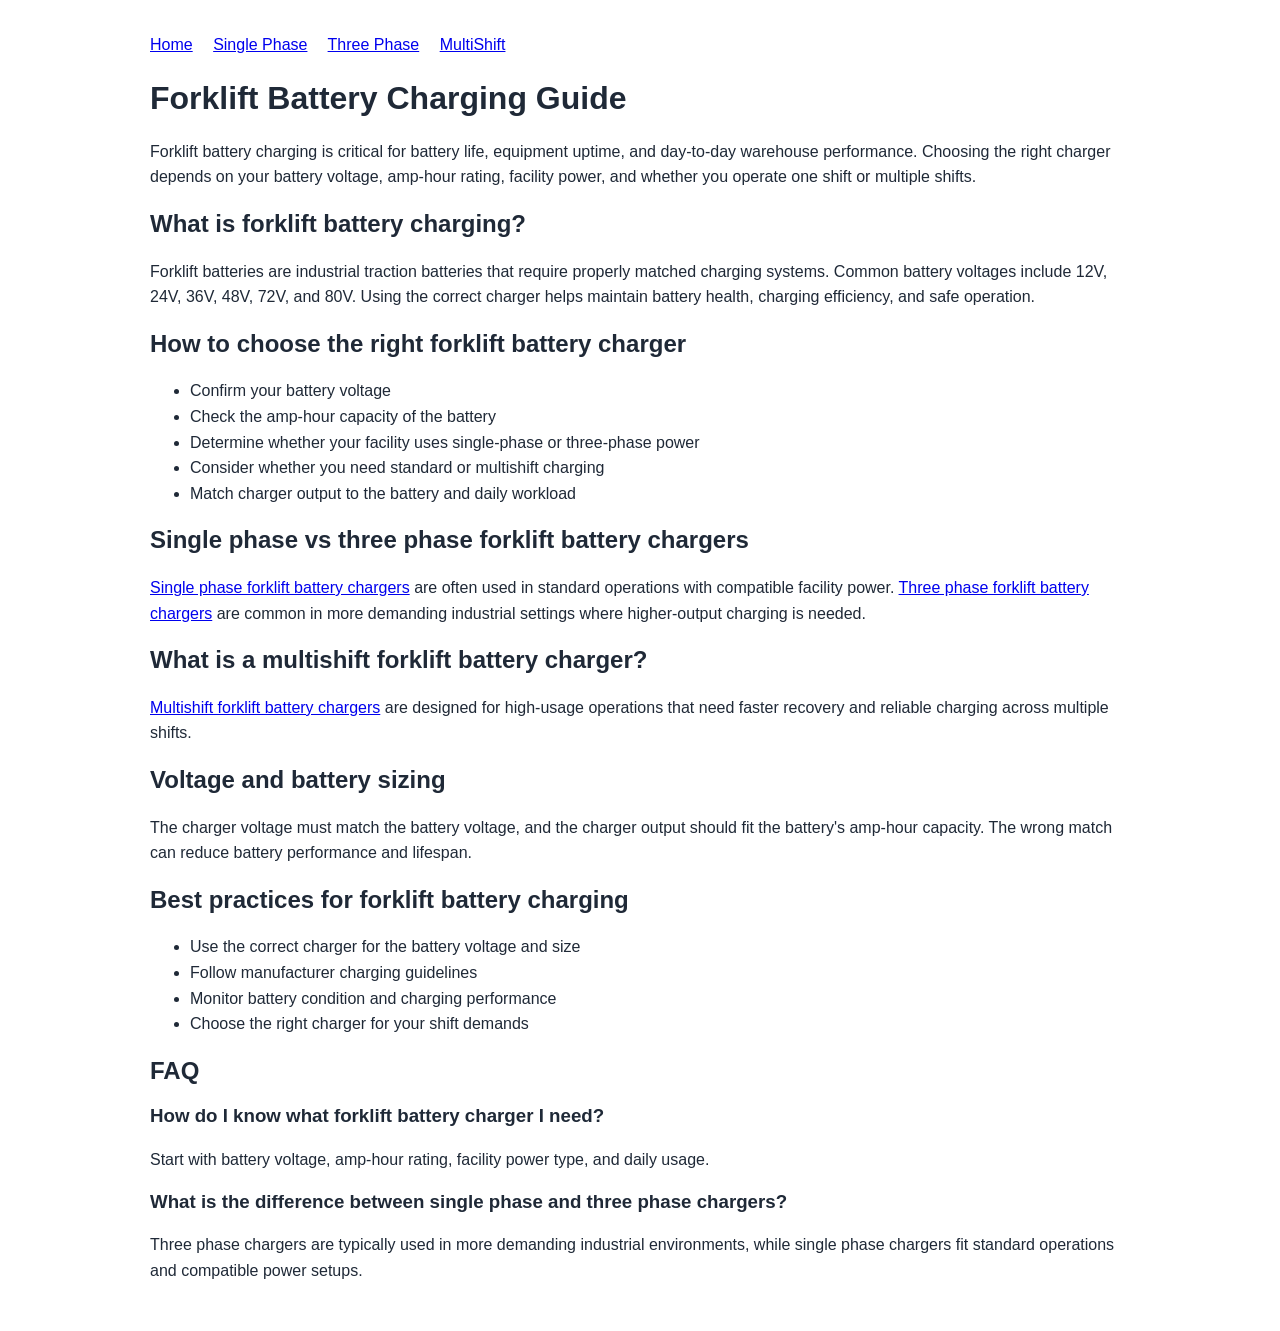
==== forklift-battery-charging.html @ 3c58dee1 "Add SEO demo pages for forklift site" ====
<!doctype html>
<html lang="en">
<head>
  <meta charset="utf-8">
  <meta name="viewport" content="width=device-width, initial-scale=1">
  <title>Forklift Battery Charging Guide | How to Choose the Right Industrial Charger</title>
  <meta name="description" content="Learn how forklift battery charging works, how to choose the right charger, and whether single phase, three phase, or multishift charging is best for your operation.">
  <link rel="canonical" href="https://tyc0on.github.io/forklift/forklift-battery-charging.html">
  <style>body{font-family:Arial,sans-serif;max-width:980px;margin:0 auto;padding:32px;line-height:1.6;color:#1f2937}nav a{margin-right:16px}h1,h2,h3{line-height:1.2}</style>
</head>
<body>
  <nav><a href="./">Home</a> <a href="single-phase.html">Single Phase</a> <a href="three-phase.html">Three Phase</a> <a href="multishift-chargers.html">MultiShift</a></nav>
  <h1>Forklift Battery Charging Guide</h1>
  <p>Forklift battery charging is critical for battery life, equipment uptime, and day-to-day warehouse performance. Choosing the right charger depends on your battery voltage, amp-hour rating, facility power, and whether you operate one shift or multiple shifts.</p>
  <h2>What is forklift battery charging?</h2>
  <p>Forklift batteries are industrial traction batteries that require properly matched charging systems. Common battery voltages include 12V, 24V, 36V, 48V, 72V, and 80V. Using the correct charger helps maintain battery health, charging efficiency, and safe operation.</p>
  <h2>How to choose the right forklift battery charger</h2>
  <ul>
    <li>Confirm your battery voltage</li>
    <li>Check the amp-hour capacity of the battery</li>
    <li>Determine whether your facility uses single-phase or three-phase power</li>
    <li>Consider whether you need standard or multishift charging</li>
    <li>Match charger output to the battery and daily workload</li>
  </ul>
  <h2>Single phase vs three phase forklift battery chargers</h2>
  <p><a href="single-phase.html">Single phase forklift battery chargers</a> are often used in standard operations with compatible facility power. <a href="three-phase.html">Three phase forklift battery chargers</a> are common in more demanding industrial settings where higher-output charging is needed.</p>
  <h2>What is a multishift forklift battery charger?</h2>
  <p><a href="multishift-chargers.html">Multishift forklift battery chargers</a> are designed for high-usage operations that need faster recovery and reliable charging across multiple shifts.</p>
  <h2>Voltage and battery sizing</h2>
  <p>The charger voltage must match the battery voltage, and the charger output should fit the battery's amp-hour capacity. The wrong match can reduce battery performance and lifespan.</p>
  <h2>Best practices for forklift battery charging</h2>
  <ul>
    <li>Use the correct charger for the battery voltage and size</li>
    <li>Follow manufacturer charging guidelines</li>
    <li>Monitor battery condition and charging performance</li>
    <li>Choose the right charger for your shift demands</li>
  </ul>
  <h2>FAQ</h2>
  <h3>How do I know what forklift battery charger I need?</h3>
  <p>Start with battery voltage, amp-hour rating, facility power type, and daily usage.</p>
  <h3>What is the difference between single phase and three phase chargers?</h3>
  <p>Three phase chargers are typically used in more demanding industrial environments, while single phase chargers fit standard operations and compatible power setups.</p>
</body>
</html>
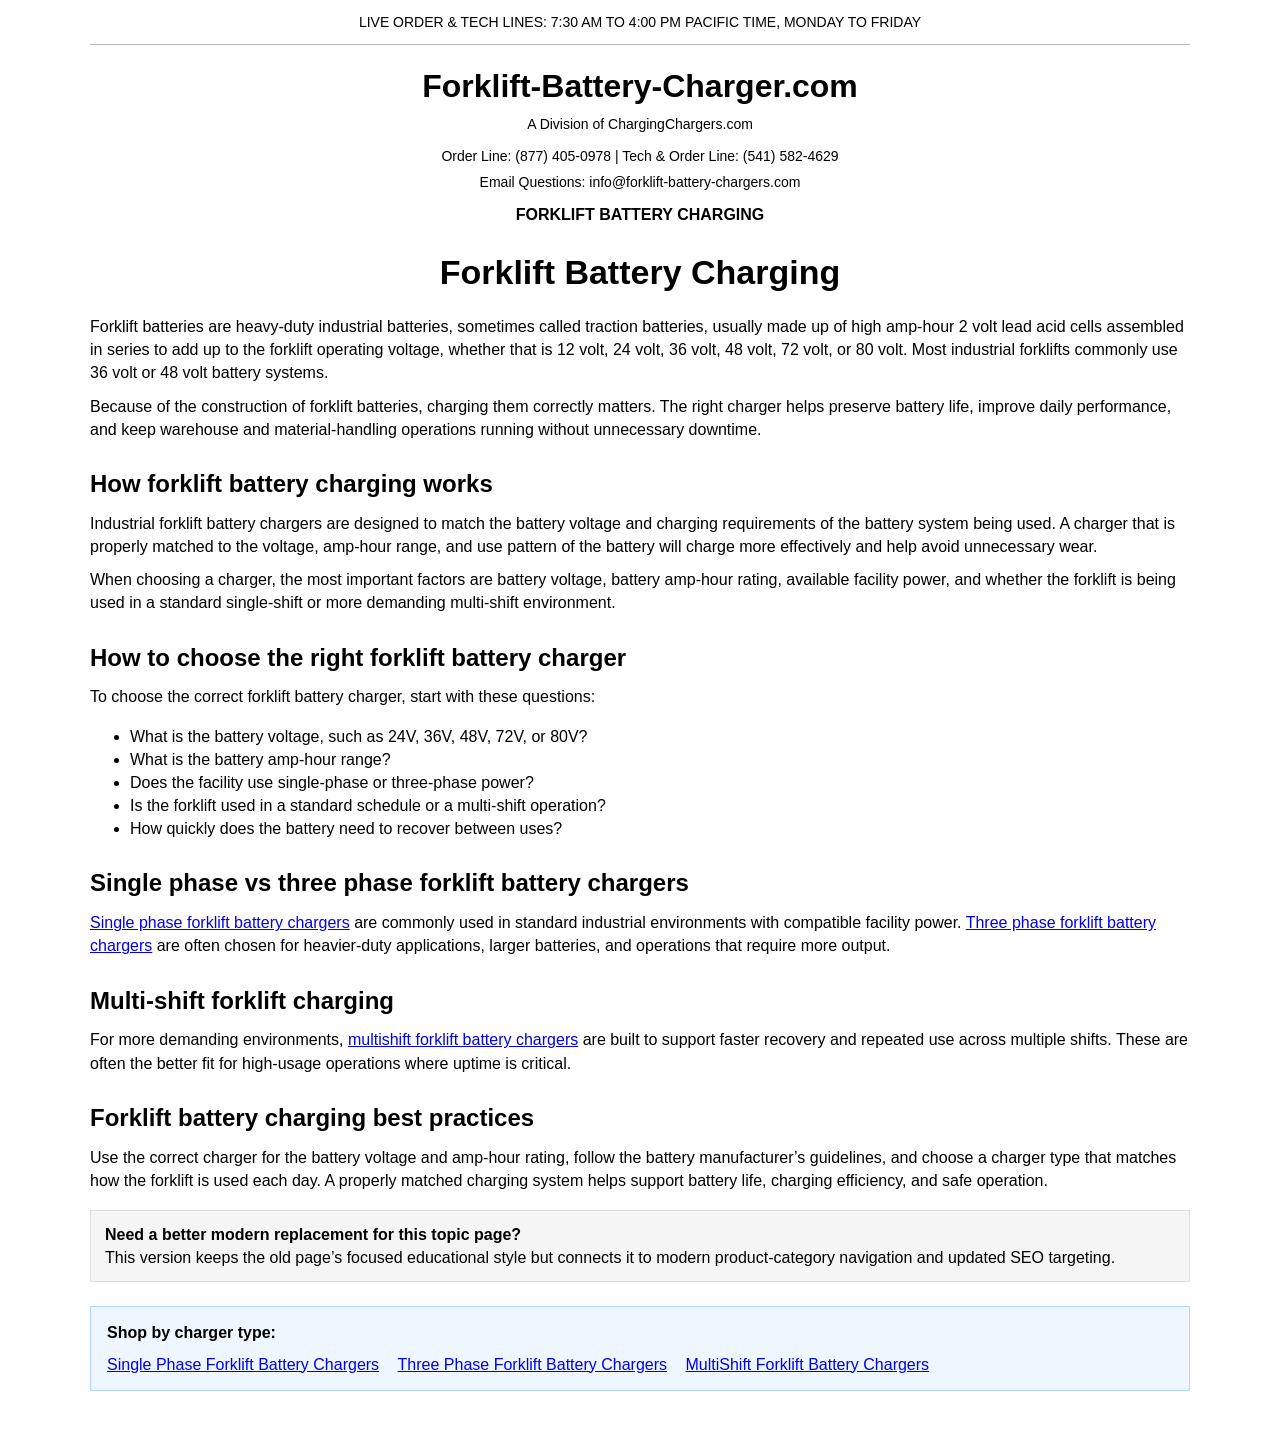
==== commit d1f61b54: "Make charging guide a closer drop-in replacement" ====
--- a/forklift-battery-charging.html
+++ b/forklift-battery-charging.html
@@ -3,42 +3,77 @@
 <head>
   <meta charset="utf-8">
   <meta name="viewport" content="width=device-width, initial-scale=1">
-  <title>Forklift Battery Charging Guide | How to Choose the Right Industrial Charger</title>
-  <meta name="description" content="Learn how forklift battery charging works, how to choose the right charger, and whether single phase, three phase, or multishift charging is best for your operation.">
+  <title>Forklift Battery Charging | Forklift Battery Chargers</title>
+  <meta name="description" content="Forklift battery charging guide covering battery types, charging basics, voltage considerations, and how to choose the right industrial forklift battery charger.">
   <link rel="canonical" href="https://tyc0on.github.io/forklift/forklift-battery-charging.html">
-  <style>body{font-family:Arial,sans-serif;max-width:980px;margin:0 auto;padding:32px;line-height:1.6;color:#1f2937}nav a{margin-right:16px}h1,h2,h3{line-height:1.2}</style>
+  <style>
+    body{font-family:Arial,Helvetica,sans-serif;background:#fff;color:#000;max-width:1100px;margin:0 auto;padding:0 14px 40px;line-height:1.45}
+    .top{font-size:14px;text-align:center;padding:12px 0;border-bottom:1px solid #bbb}
+    .brand{font-size:32px;font-weight:700;text-align:center;margin:18px 0 4px}
+    .sub{font-size:14px;text-align:center;margin-bottom:12px}
+    .alert{font-weight:700;text-align:center;margin:10px 0}
+    .contact{font-size:14px;text-align:center;margin:6px 0}
+    .content{margin-top:22px}
+    h1{font-size:34px;text-align:center;margin:12px 0 18px}
+    h2{font-size:24px;margin:26px 0 10px}
+    p{margin:10px 0}
+    .note{background:#f5f5f5;border:1px solid #ddd;padding:12px 14px;margin:18px 0}
+    .cta{background:#eef6ff;border:1px solid #b8d7ff;padding:14px 16px;margin:24px 0}
+    .links a{display:inline-block;margin-right:14px;margin-top:8px}
+  </style>
 </head>
 <body>
-  <nav><a href="./">Home</a> <a href="single-phase.html">Single Phase</a> <a href="three-phase.html">Three Phase</a> <a href="multishift-chargers.html">MultiShift</a></nav>
-  <h1>Forklift Battery Charging Guide</h1>
-  <p>Forklift battery charging is critical for battery life, equipment uptime, and day-to-day warehouse performance. Choosing the right charger depends on your battery voltage, amp-hour rating, facility power, and whether you operate one shift or multiple shifts.</p>
-  <h2>What is forklift battery charging?</h2>
-  <p>Forklift batteries are industrial traction batteries that require properly matched charging systems. Common battery voltages include 12V, 24V, 36V, 48V, 72V, and 80V. Using the correct charger helps maintain battery health, charging efficiency, and safe operation.</p>
-  <h2>How to choose the right forklift battery charger</h2>
-  <ul>
-    <li>Confirm your battery voltage</li>
-    <li>Check the amp-hour capacity of the battery</li>
-    <li>Determine whether your facility uses single-phase or three-phase power</li>
-    <li>Consider whether you need standard or multishift charging</li>
-    <li>Match charger output to the battery and daily workload</li>
-  </ul>
-  <h2>Single phase vs three phase forklift battery chargers</h2>
-  <p><a href="single-phase.html">Single phase forklift battery chargers</a> are often used in standard operations with compatible facility power. <a href="three-phase.html">Three phase forklift battery chargers</a> are common in more demanding industrial settings where higher-output charging is needed.</p>
-  <h2>What is a multishift forklift battery charger?</h2>
-  <p><a href="multishift-chargers.html">Multishift forklift battery chargers</a> are designed for high-usage operations that need faster recovery and reliable charging across multiple shifts.</p>
-  <h2>Voltage and battery sizing</h2>
-  <p>The charger voltage must match the battery voltage, and the charger output should fit the battery's amp-hour capacity. The wrong match can reduce battery performance and lifespan.</p>
-  <h2>Best practices for forklift battery charging</h2>
-  <ul>
-    <li>Use the correct charger for the battery voltage and size</li>
-    <li>Follow manufacturer charging guidelines</li>
-    <li>Monitor battery condition and charging performance</li>
-    <li>Choose the right charger for your shift demands</li>
-  </ul>
-  <h2>FAQ</h2>
-  <h3>How do I know what forklift battery charger I need?</h3>
-  <p>Start with battery voltage, amp-hour rating, facility power type, and daily usage.</p>
-  <h3>What is the difference between single phase and three phase chargers?</h3>
-  <p>Three phase chargers are typically used in more demanding industrial environments, while single phase chargers fit standard operations and compatible power setups.</p>
+  <div class="top">LIVE ORDER &amp; TECH LINES: 7:30 AM TO 4:00 PM PACIFIC TIME, MONDAY TO FRIDAY</div>
+  <div class="brand">Forklift-Battery-Charger.com</div>
+  <div class="sub">A Division of ChargingChargers.com</div>
+  <div class="contact">Order Line: (877) 405-0978 | Tech &amp; Order Line: (541) 582-4629</div>
+  <div class="contact">Email Questions: info@forklift-battery-chargers.com</div>
+  <div class="alert">FORKLIFT BATTERY CHARGING</div>
+
+  <div class="content">
+    <h1>Forklift Battery Charging</h1>
+
+    <p>Forklift batteries are heavy-duty industrial batteries, sometimes called traction batteries, usually made up of high amp-hour 2 volt lead acid cells assembled in series to add up to the forklift operating voltage, whether that is 12 volt, 24 volt, 36 volt, 48 volt, 72 volt, or 80 volt. Most industrial forklifts commonly use 36 volt or 48 volt battery systems.</p>
+
+    <p>Because of the construction of forklift batteries, charging them correctly matters. The right charger helps preserve battery life, improve daily performance, and keep warehouse and material-handling operations running without unnecessary downtime.</p>
+
+    <h2>How forklift battery charging works</h2>
+    <p>Industrial forklift battery chargers are designed to match the battery voltage and charging requirements of the battery system being used. A charger that is properly matched to the voltage, amp-hour range, and use pattern of the battery will charge more effectively and help avoid unnecessary wear.</p>
+
+    <p>When choosing a charger, the most important factors are battery voltage, battery amp-hour rating, available facility power, and whether the forklift is being used in a standard single-shift or more demanding multi-shift environment.</p>
+
+    <h2>How to choose the right forklift battery charger</h2>
+    <p>To choose the correct forklift battery charger, start with these questions:</p>
+    <ul>
+      <li>What is the battery voltage, such as 24V, 36V, 48V, 72V, or 80V?</li>
+      <li>What is the battery amp-hour range?</li>
+      <li>Does the facility use single-phase or three-phase power?</li>
+      <li>Is the forklift used in a standard schedule or a multi-shift operation?</li>
+      <li>How quickly does the battery need to recover between uses?</li>
+    </ul>
+
+    <h2>Single phase vs three phase forklift battery chargers</h2>
+    <p><a href="single-phase.html">Single phase forklift battery chargers</a> are commonly used in standard industrial environments with compatible facility power. <a href="three-phase.html">Three phase forklift battery chargers</a> are often chosen for heavier-duty applications, larger batteries, and operations that require more output.</p>
+
+    <h2>Multi-shift forklift charging</h2>
+    <p>For more demanding environments, <a href="multishift-chargers.html">multishift forklift battery chargers</a> are built to support faster recovery and repeated use across multiple shifts. These are often the better fit for high-usage operations where uptime is critical.</p>
+
+    <h2>Forklift battery charging best practices</h2>
+    <p>Use the correct charger for the battery voltage and amp-hour rating, follow the battery manufacturer’s guidelines, and choose a charger type that matches how the forklift is used each day. A properly matched charging system helps support battery life, charging efficiency, and safe operation.</p>
+
+    <div class="note">
+      <strong>Need a better modern replacement for this topic page?</strong><br>
+      This version keeps the old page’s focused educational style but connects it to modern product-category navigation and updated SEO targeting.
+    </div>
+
+    <div class="cta">
+      <strong>Shop by charger type:</strong>
+      <div class="links">
+        <a href="single-phase.html">Single Phase Forklift Battery Chargers</a>
+        <a href="three-phase.html">Three Phase Forklift Battery Chargers</a>
+        <a href="multishift-chargers.html">MultiShift Forklift Battery Chargers</a>
+      </div>
+    </div>
+  </div>
 </body>
 </html>
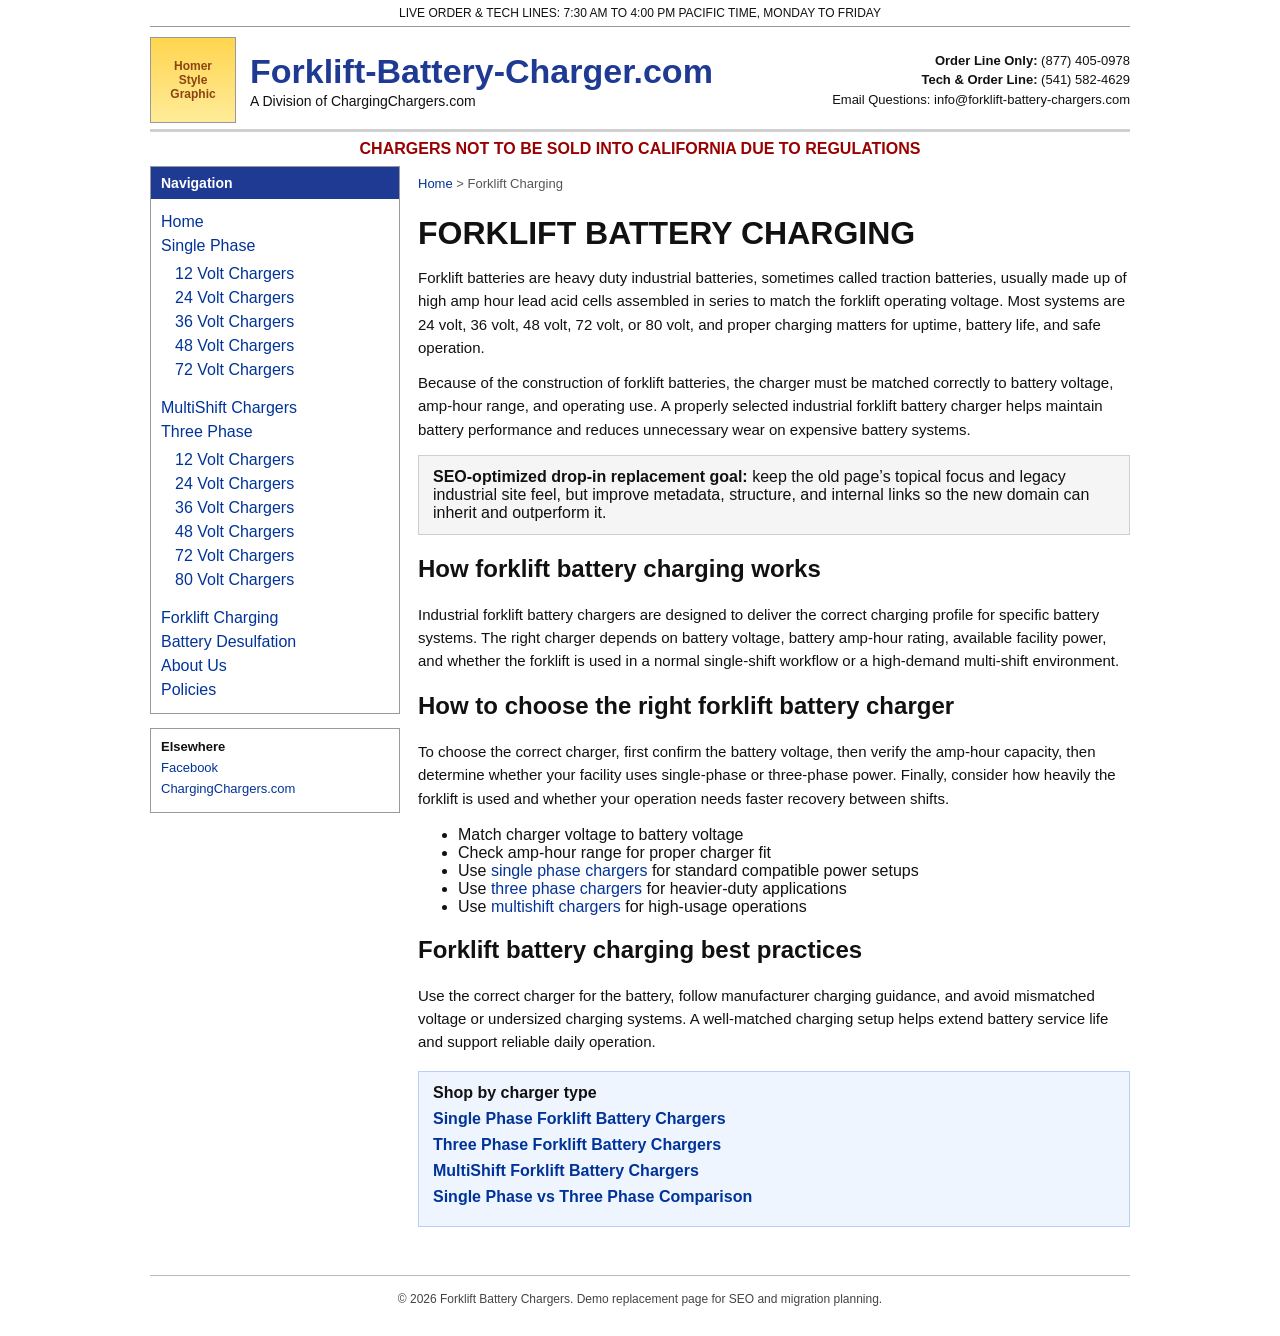
==== commit 8033671c: "Rebuild charging page as legacy-style drop-in replacement" ====
--- a/forklift-battery-charging.html
+++ b/forklift-battery-charging.html
@@ -6,74 +6,107 @@
   <title>Forklift Battery Charging | Forklift Battery Chargers</title>
   <meta name="description" content="Forklift battery charging guide covering battery types, charging basics, voltage considerations, and how to choose the right industrial forklift battery charger.">
   <link rel="canonical" href="https://tyc0on.github.io/forklift/forklift-battery-charging.html">
-  <style>
-    body{font-family:Arial,Helvetica,sans-serif;background:#fff;color:#000;max-width:1100px;margin:0 auto;padding:0 14px 40px;line-height:1.45}
-    .top{font-size:14px;text-align:center;padding:12px 0;border-bottom:1px solid #bbb}
-    .brand{font-size:32px;font-weight:700;text-align:center;margin:18px 0 4px}
-    .sub{font-size:14px;text-align:center;margin-bottom:12px}
-    .alert{font-weight:700;text-align:center;margin:10px 0}
-    .contact{font-size:14px;text-align:center;margin:6px 0}
-    .content{margin-top:22px}
-    h1{font-size:34px;text-align:center;margin:12px 0 18px}
-    h2{font-size:24px;margin:26px 0 10px}
-    p{margin:10px 0}
-    .note{background:#f5f5f5;border:1px solid #ddd;padding:12px 14px;margin:18px 0}
-    .cta{background:#eef6ff;border:1px solid #b8d7ff;padding:14px 16px;margin:24px 0}
-    .links a{display:inline-block;margin-right:14px;margin-top:8px}
-  </style>
+  <meta property="og:title" content="Forklift Battery Charging | Forklift Battery Chargers">
+  <meta property="og:description" content="Learn how forklift battery charging works and how to choose the right industrial forklift battery charger.">
+  <link rel="stylesheet" href="styles.css">
 </head>
 <body>
-  <div class="top">LIVE ORDER &amp; TECH LINES: 7:30 AM TO 4:00 PM PACIFIC TIME, MONDAY TO FRIDAY</div>
-  <div class="brand">Forklift-Battery-Charger.com</div>
-  <div class="sub">A Division of ChargingChargers.com</div>
-  <div class="contact">Order Line: (877) 405-0978 | Tech &amp; Order Line: (541) 582-4629</div>
-  <div class="contact">Email Questions: info@forklift-battery-chargers.com</div>
-  <div class="alert">FORKLIFT BATTERY CHARGING</div>
+  <div class="page">
+    <div class="header-top">LIVE ORDER &amp; TECH LINES: 7:30 AM TO 4:00 PM PACIFIC TIME, MONDAY TO FRIDAY</div>
+    <div class="brand-row">
+      <div class="logo-wrap">
+        <div class="logo-box">Homer Style<br>Graphic</div>
+        <div class="brand">
+          <h1>Forklift-Battery-Charger.com</h1>
+          <div class="sub">A Division of ChargingChargers.com</div>
+        </div>
+      </div>
+      <div class="phones">
+        <div><strong>Order Line Only:</strong> (877) 405-0978</div>
+        <div><strong>Tech &amp; Order Line:</strong> (541) 582-4629</div>
+        <div>Email Questions: info@forklift-battery-chargers.com</div>
+      </div>
+    </div>
+    <div class="notice">CHARGERS NOT TO BE SOLD INTO CALIFORNIA DUE TO REGULATIONS</div>
 
-  <div class="content">
-    <h1>Forklift Battery Charging</h1>
+    <div class="layout">
+      <aside class="sidebar">
+        <div class="navbox">
+          <div class="hd">Navigation</div>
+          <ul>
+            <li><a href="./">Home</a></li>
+            <li><a href="single-phase.html">Single Phase</a>
+              <ul>
+                <li><a href="#">12 Volt Chargers</a></li>
+                <li><a href="#">24 Volt Chargers</a></li>
+                <li><a href="#">36 Volt Chargers</a></li>
+                <li><a href="#">48 Volt Chargers</a></li>
+                <li><a href="#">72 Volt Chargers</a></li>
+              </ul>
+            </li>
+            <li><a href="multishift-chargers.html">MultiShift Chargers</a></li>
+            <li><a href="three-phase.html">Three Phase</a>
+              <ul>
+                <li><a href="#">12 Volt Chargers</a></li>
+                <li><a href="#">24 Volt Chargers</a></li>
+                <li><a href="#">36 Volt Chargers</a></li>
+                <li><a href="#">48 Volt Chargers</a></li>
+                <li><a href="#">72 Volt Chargers</a></li>
+                <li><a href="#">80 Volt Chargers</a></li>
+              </ul>
+            </li>
+            <li><a href="forklift-battery-charging.html">Forklift Charging</a></li>
+            <li><a href="#">Battery Desulfation</a></li>
+            <li><a href="#">About Us</a></li>
+            <li><a href="#">Policies</a></li>
+          </ul>
+        </div>
+        <div class="social">
+          <strong>Elsewhere</strong>
+          <a href="https://www.facebook.com/Forklift-Battery-Chargercom-319829824764754">Facebook</a>
+          <a href="http://www.chargingchargers.com/">ChargingChargers.com</a>
+        </div>
+      </aside>
 
-    <p>Forklift batteries are heavy-duty industrial batteries, sometimes called traction batteries, usually made up of high amp-hour 2 volt lead acid cells assembled in series to add up to the forklift operating voltage, whether that is 12 volt, 24 volt, 36 volt, 48 volt, 72 volt, or 80 volt. Most industrial forklifts commonly use 36 volt or 48 volt battery systems.</p>
+      <main class="content">
+        <div class="breadcrumbs"><a href="./">Home</a> &gt; Forklift Charging</div>
+        <section class="hero">
+          <h1>Forklift Battery Charging</h1>
+          <p>Forklift batteries are heavy duty industrial batteries, sometimes called traction batteries, usually made up of high amp hour lead acid cells assembled in series to match the forklift operating voltage. Most systems are 24 volt, 36 volt, 48 volt, 72 volt, or 80 volt, and proper charging matters for uptime, battery life, and safe operation.</p>
+          <p>Because of the construction of forklift batteries, the charger must be matched correctly to battery voltage, amp-hour range, and operating use. A properly selected industrial forklift battery charger helps maintain battery performance and reduces unnecessary wear on expensive battery systems.</p>
 
-    <p>Because of the construction of forklift batteries, charging them correctly matters. The right charger helps preserve battery life, improve daily performance, and keep warehouse and material-handling operations running without unnecessary downtime.</p>
+          <div class="callout">
+            <strong>SEO-optimized drop-in replacement goal:</strong> keep the old page’s topical focus and legacy industrial site feel, but improve metadata, structure, and internal links so the new domain can inherit and outperform it.
+          </div>
 
-    <h2>How forklift battery charging works</h2>
-    <p>Industrial forklift battery chargers are designed to match the battery voltage and charging requirements of the battery system being used. A charger that is properly matched to the voltage, amp-hour range, and use pattern of the battery will charge more effectively and help avoid unnecessary wear.</p>
+          <h2>How forklift battery charging works</h2>
+          <p>Industrial forklift battery chargers are designed to deliver the correct charging profile for specific battery systems. The right charger depends on battery voltage, battery amp-hour rating, available facility power, and whether the forklift is used in a normal single-shift workflow or a high-demand multi-shift environment.</p>
 
-    <p>When choosing a charger, the most important factors are battery voltage, battery amp-hour rating, available facility power, and whether the forklift is being used in a standard single-shift or more demanding multi-shift environment.</p>
+          <h2>How to choose the right forklift battery charger</h2>
+          <p>To choose the correct charger, first confirm the battery voltage, then verify the amp-hour capacity, then determine whether your facility uses single-phase or three-phase power. Finally, consider how heavily the forklift is used and whether your operation needs faster recovery between shifts.</p>
+          <ul>
+            <li>Match charger voltage to battery voltage</li>
+            <li>Check amp-hour range for proper charger fit</li>
+            <li>Use <a href="single-phase.html">single phase chargers</a> for standard compatible power setups</li>
+            <li>Use <a href="three-phase.html">three phase chargers</a> for heavier-duty applications</li>
+            <li>Use <a href="multishift-chargers.html">multishift chargers</a> for high-usage operations</li>
+          </ul>
 
-    <h2>How to choose the right forklift battery charger</h2>
-    <p>To choose the correct forklift battery charger, start with these questions:</p>
-    <ul>
-      <li>What is the battery voltage, such as 24V, 36V, 48V, 72V, or 80V?</li>
-      <li>What is the battery amp-hour range?</li>
-      <li>Does the facility use single-phase or three-phase power?</li>
-      <li>Is the forklift used in a standard schedule or a multi-shift operation?</li>
-      <li>How quickly does the battery need to recover between uses?</li>
-    </ul>
+          <h2>Forklift battery charging best practices</h2>
+          <p>Use the correct charger for the battery, follow manufacturer charging guidance, and avoid mismatched voltage or undersized charging systems. A well-matched charging setup helps extend battery service life and support reliable daily operation.</p>
 
-    <h2>Single phase vs three phase forklift battery chargers</h2>
-    <p><a href="single-phase.html">Single phase forklift battery chargers</a> are commonly used in standard industrial environments with compatible facility power. <a href="three-phase.html">Three phase forklift battery chargers</a> are often chosen for heavier-duty applications, larger batteries, and operations that require more output.</p>
-
-    <h2>Multi-shift forklift charging</h2>
-    <p>For more demanding environments, <a href="multishift-chargers.html">multishift forklift battery chargers</a> are built to support faster recovery and repeated use across multiple shifts. These are often the better fit for high-usage operations where uptime is critical.</p>
-
-    <h2>Forklift battery charging best practices</h2>
-    <p>Use the correct charger for the battery voltage and amp-hour rating, follow the battery manufacturer’s guidelines, and choose a charger type that matches how the forklift is used each day. A properly matched charging system helps support battery life, charging efficiency, and safe operation.</p>
-
-    <div class="note">
-      <strong>Need a better modern replacement for this topic page?</strong><br>
-      This version keeps the old page’s focused educational style but connects it to modern product-category navigation and updated SEO targeting.
+          <div class="cta-links">
+            <strong>Shop by charger type</strong>
+            <a href="single-phase.html">Single Phase Forklift Battery Chargers</a>
+            <a href="three-phase.html">Three Phase Forklift Battery Chargers</a>
+            <a href="multishift-chargers.html">MultiShift Forklift Battery Chargers</a>
+            <a href="single-phase-vs-three-phase.html">Single Phase vs Three Phase Comparison</a>
+          </div>
+        </section>
+      </main>
     </div>
 
-    <div class="cta">
-      <strong>Shop by charger type:</strong>
-      <div class="links">
-        <a href="single-phase.html">Single Phase Forklift Battery Chargers</a>
-        <a href="three-phase.html">Three Phase Forklift Battery Chargers</a>
-        <a href="multishift-chargers.html">MultiShift Forklift Battery Chargers</a>
-      </div>
-    </div>
+    <div class="footer">© 2026 Forklift Battery Chargers. Demo replacement page for SEO and migration planning.</div>
   </div>
 </body>
 </html>
--- a/styles.css
+++ b/styles.css
@@ -0,0 +1,13 @@
+body{margin:0;background:#fff;font-family:Arial,Helvetica,sans-serif;color:#111}
+a{color:#003399;text-decoration:none}a:hover{text-decoration:underline}
+.page{width:980px;margin:0 auto;background:#fff}
+.header-top{font-size:12px;text-align:center;padding:6px 0;border-bottom:1px solid #999}
+.brand-row{display:flex;align-items:center;justify-content:space-between;padding:10px 0 6px;border-bottom:3px solid #cfcfcf}
+.logo-wrap{display:flex;align-items:center;gap:14px}.logo-box{width:86px;height:86px;border:1px solid #999;background:linear-gradient(#ffd54f,#ffeb99);display:flex;align-items:center;justify-content:center;font-weight:700;color:#8b4513;font-size:12px;text-align:center;padding:8px;box-sizing:border-box}
+.brand h1{margin:0;font-size:34px;color:#1f3a93}.brand .sub{font-size:14px;margin-top:2px}.phones{text-align:right;font-size:13px;line-height:1.5}.notice{font-weight:700;text-align:center;padding:8px 0;color:#900}
+.layout{display:flex;gap:18px;align-items:flex-start}.sidebar{width:250px}.content{flex:1}
+.navbox{border:1px solid #999;margin-bottom:14px}.navbox .hd{background:#1f3a93;color:#fff;font-weight:700;padding:8px 10px;font-size:14px}.navbox ul{list-style:none;margin:0;padding:8px 10px}.navbox li{margin:6px 0}.navbox li ul{padding-left:14px;padding-top:4px}
+.social{border:1px solid #999;padding:10px;font-size:13px}.social a{display:block;margin:6px 0}
+.hero{padding-top:14px}.hero h1{font-size:32px;margin:0 0 14px;text-transform:uppercase}.hero p{font-size:15px;line-height:1.55;margin:0 0 12px}.callout{background:#f5f5f5;border:1px solid #cfcfcf;padding:12px 14px;margin:14px 0}.cta-links{background:#eef5ff;border:1px solid #b7cfff;padding:12px 14px;margin:18px 0}.cta-links a{display:block;margin:8px 0;font-weight:700}
+.footer{font-size:12px;color:#444;border-top:1px solid #bbb;margin-top:30px;padding:16px 0 30px;text-align:center}
+.breadcrumbs{font-size:13px;margin:10px 0;color:#555}
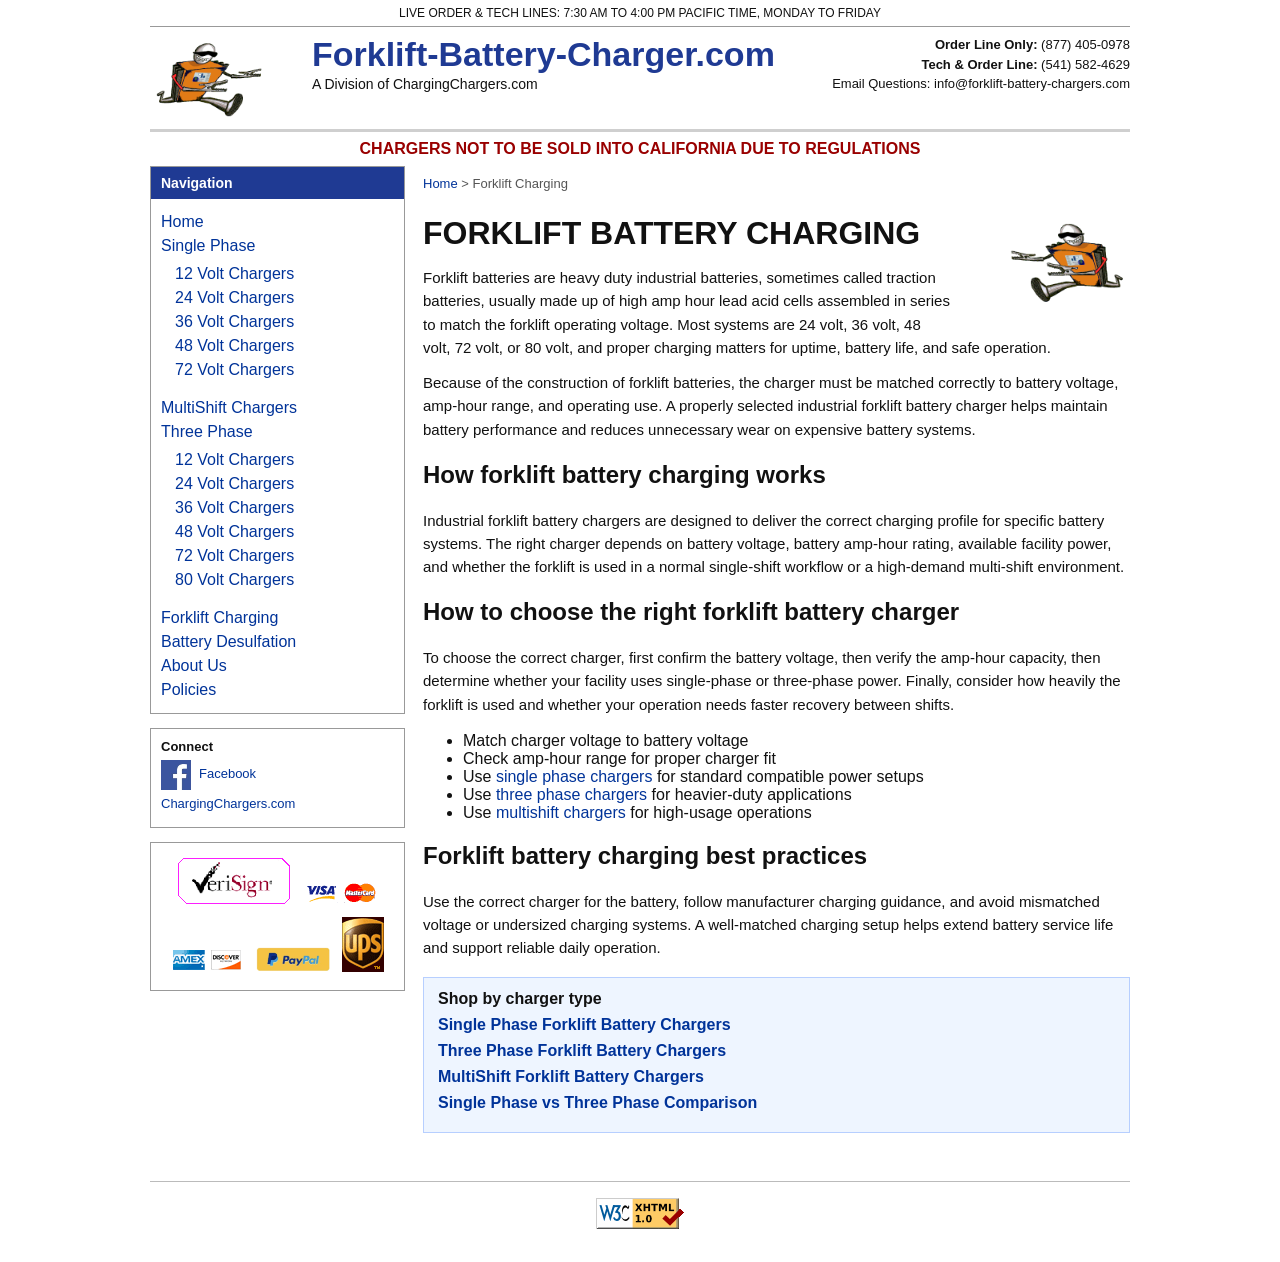
==== commit 0833f9f8: "Use original assets and remove demo language" ====
--- a/forklift-battery-charging.html
+++ b/forklift-battery-charging.html
@@ -15,7 +15,7 @@
     <div class="header-top">LIVE ORDER &amp; TECH LINES: 7:30 AM TO 4:00 PM PACIFIC TIME, MONDAY TO FRIDAY</div>
     <div class="brand-row">
       <div class="logo-wrap">
-        <div class="logo-box">Homer Style<br>Graphic</div>
+        <img src="assets/Chargie-O.gif" alt="Chargie" width="150" height="88">
         <div class="brand">
           <h1>Forklift-Battery-Charger.com</h1>
           <div class="sub">A Division of ChargingChargers.com</div>
@@ -62,22 +62,26 @@
           </ul>
         </div>
         <div class="social">
-          <strong>Elsewhere</strong>
-          <a href="https://www.facebook.com/Forklift-Battery-Chargercom-319829824764754">Facebook</a>
+          <strong>Connect</strong>
+          <a href="https://www.facebook.com/Forklift-Battery-Chargercom-319829824764754"><img src="assets/facebook.jpg" alt="Facebook link" width="30" height="30">Facebook</a>
           <a href="http://www.chargingchargers.com/">ChargingChargers.com</a>
+        </div>
+        <div class="badges">
+          <img src="assets/logo_verisign.gif" alt="Verisign" width="115" height="48">
+          <img src="assets/logo_visa_mc.gif" alt="Visa Mastercard" width="74" height="23">
+          <img src="assets/logo_amex_disc.gif" alt="Amex Discover" width="72" height="23">
+          <img src="assets/PAYPAL-1T.gif" alt="Paypal" width="74" height="25">
+          <img src="assets/ups.gif" alt="UPS" width="42" height="55">
         </div>
       </aside>
 
       <main class="content">
         <div class="breadcrumbs"><a href="./">Home</a> &gt; Forklift Charging</div>
         <section class="hero">
+          <img class="mascot-right" src="assets/Chargie-O-L.gif" alt="Chargie" width="160" height="94">
           <h1>Forklift Battery Charging</h1>
           <p>Forklift batteries are heavy duty industrial batteries, sometimes called traction batteries, usually made up of high amp hour lead acid cells assembled in series to match the forklift operating voltage. Most systems are 24 volt, 36 volt, 48 volt, 72 volt, or 80 volt, and proper charging matters for uptime, battery life, and safe operation.</p>
           <p>Because of the construction of forklift batteries, the charger must be matched correctly to battery voltage, amp-hour range, and operating use. A properly selected industrial forklift battery charger helps maintain battery performance and reduces unnecessary wear on expensive battery systems.</p>
-
-          <div class="callout">
-            <strong>SEO-optimized drop-in replacement goal:</strong> keep the old page’s topical focus and legacy industrial site feel, but improve metadata, structure, and internal links so the new domain can inherit and outperform it.
-          </div>
 
           <h2>How forklift battery charging works</h2>
           <p>Industrial forklift battery chargers are designed to deliver the correct charging profile for specific battery systems. The right charger depends on battery voltage, battery amp-hour rating, available facility power, and whether the forklift is used in a normal single-shift workflow or a high-demand multi-shift environment.</p>
@@ -106,7 +110,9 @@
       </main>
     </div>
 
-    <div class="footer">© 2026 Forklift Battery Chargers. Demo replacement page for SEO and migration planning.</div>
+    <div class="footer">
+      <a href="http://validator.w3.org/check?uri=referer"><img src="assets/w3c_logo.gif" alt="Valid XHTML 1.0 Transitional" width="88" height="31"></a>
+    </div>
   </div>
 </body>
 </html>
--- a/styles.css
+++ b/styles.css
@@ -2,12 +2,13 @@
 a{color:#003399;text-decoration:none}a:hover{text-decoration:underline}
 .page{width:980px;margin:0 auto;background:#fff}
 .header-top{font-size:12px;text-align:center;padding:6px 0;border-bottom:1px solid #999}
-.brand-row{display:flex;align-items:center;justify-content:space-between;padding:10px 0 6px;border-bottom:3px solid #cfcfcf}
-.logo-wrap{display:flex;align-items:center;gap:14px}.logo-box{width:86px;height:86px;border:1px solid #999;background:linear-gradient(#ffd54f,#ffeb99);display:flex;align-items:center;justify-content:center;font-weight:700;color:#8b4513;font-size:12px;text-align:center;padding:8px;box-sizing:border-box}
-.brand h1{margin:0;font-size:34px;color:#1f3a93}.brand .sub{font-size:14px;margin-top:2px}.phones{text-align:right;font-size:13px;line-height:1.5}.notice{font-weight:700;text-align:center;padding:8px 0;color:#900}
-.layout{display:flex;gap:18px;align-items:flex-start}.sidebar{width:250px}.content{flex:1}
+.brand-row{display:flex;align-items:flex-start;justify-content:space-between;padding:8px 0 6px;border-bottom:3px solid #cfcfcf}
+.logo-wrap{display:flex;align-items:flex-start;gap:12px}.brand h1{margin:0;font-size:34px;color:#1f3a93}.brand .sub{font-size:14px;margin-top:2px}.phones{text-align:right;font-size:13px;line-height:1.5}.notice{font-weight:700;text-align:center;padding:8px 0;color:#900}
+.layout{display:flex;gap:18px;align-items:flex-start}.sidebar{width:255px}.content{flex:1}
 .navbox{border:1px solid #999;margin-bottom:14px}.navbox .hd{background:#1f3a93;color:#fff;font-weight:700;padding:8px 10px;font-size:14px}.navbox ul{list-style:none;margin:0;padding:8px 10px}.navbox li{margin:6px 0}.navbox li ul{padding-left:14px;padding-top:4px}
-.social{border:1px solid #999;padding:10px;font-size:13px}.social a{display:block;margin:6px 0}
-.hero{padding-top:14px}.hero h1{font-size:32px;margin:0 0 14px;text-transform:uppercase}.hero p{font-size:15px;line-height:1.55;margin:0 0 12px}.callout{background:#f5f5f5;border:1px solid #cfcfcf;padding:12px 14px;margin:14px 0}.cta-links{background:#eef5ff;border:1px solid #b7cfff;padding:12px 14px;margin:18px 0}.cta-links a{display:block;margin:8px 0;font-weight:700}
+.social{border:1px solid #999;padding:10px;font-size:13px}.social a{display:block;margin:6px 0}.social img{vertical-align:middle;margin-right:8px}
+.badges{border:1px solid #999;padding:10px;margin-top:14px;text-align:center}.badges img{margin:4px}
+.hero{padding-top:14px}.hero h1{font-size:32px;margin:0 0 14px;text-transform:uppercase}.hero p{font-size:15px;line-height:1.55;margin:0 0 12px}.cta-links{background:#eef5ff;border:1px solid #b7cfff;padding:12px 14px;margin:18px 0}.cta-links a{display:block;margin:8px 0;font-weight:700}
 .footer{font-size:12px;color:#444;border-top:1px solid #bbb;margin-top:30px;padding:16px 0 30px;text-align:center}
 .breadcrumbs{font-size:13px;margin:10px 0;color:#555}
+.mascot-right{float:right;margin:0 0 10px 18px}
